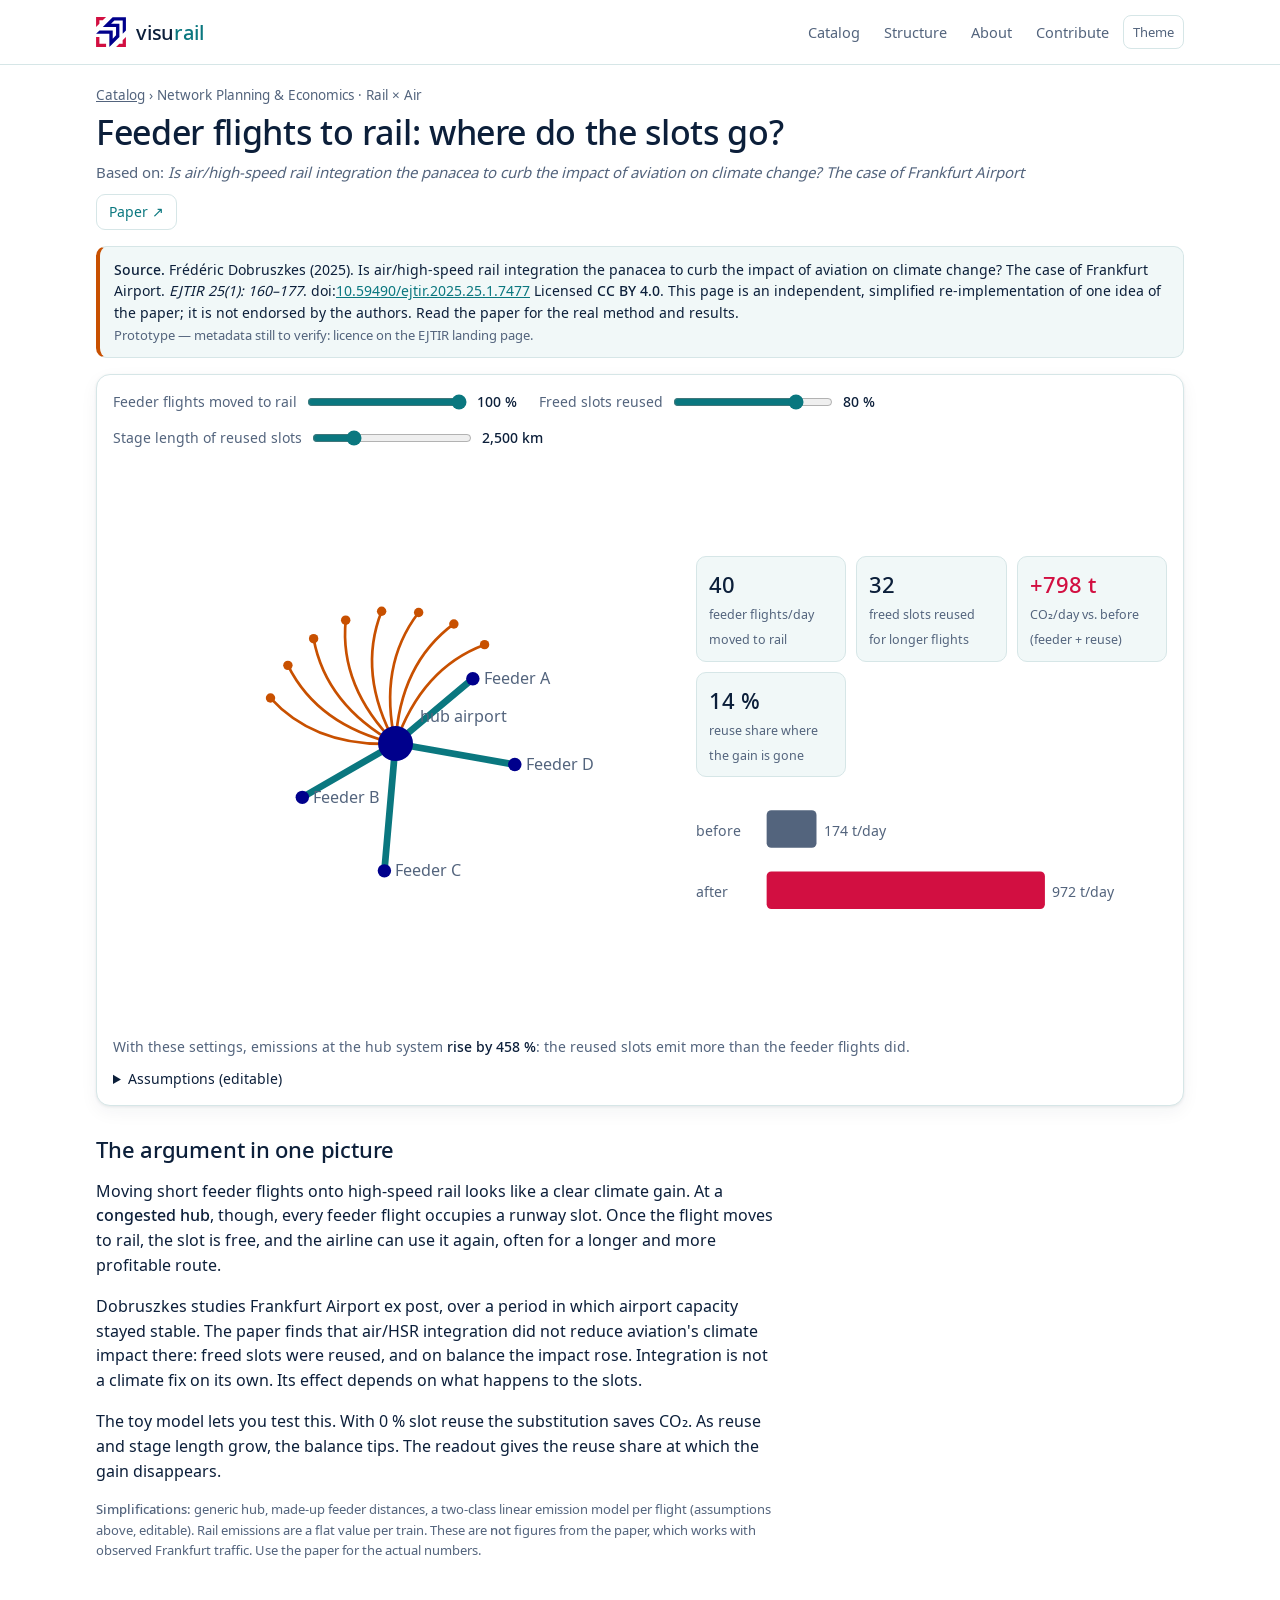
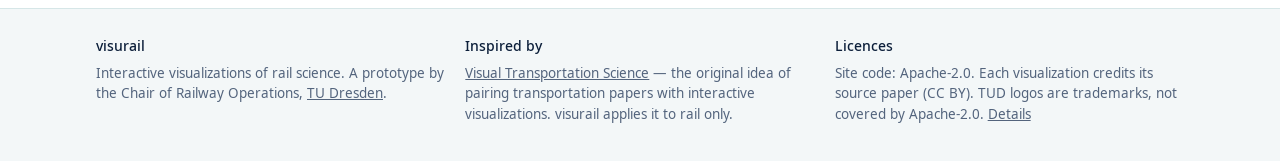
==== viz/air-hsr-slot-reuse/index.html @ ce832174 "visurail prototype: rail-science visualization catalog Static site (no build step) pairing CC BY rai" ====
<!DOCTYPE html>
<html lang="en">
<head>
<meta charset="utf-8">
<meta name="viewport" content="width=device-width, initial-scale=1, viewport-fit=cover">
<meta name="color-scheme" content="light dark">
<title>Feeder flights to rail — visurail</title>
<link rel="icon" href="../../assets/brand/Bildmarke.svg" type="image/svg+xml">
<link rel="stylesheet" href="../../assets/css/visurail.css">
<style>
  .lbl{fill:var(--muted);font-size:12px}
  .hub{fill:var(--logo)}
  .rail{stroke:var(--accent);stroke-width:5;stroke-linecap:round}
  .feeder{stroke:var(--muted);stroke-width:2;stroke-dasharray:5 4}
  .long{stroke:var(--orange);stroke-width:2;fill:none}
  .two{display:grid;grid-template-columns:minmax(0,1.2fr) minmax(0,1fr);gap:18px;align-items:center}
  @media (max-width:760px){.two{grid-template-columns:1fr}}
  .delta.up{color:var(--red)} .delta.down{color:var(--accent)}
  details{margin-top:10px;font-size:14px}
  details label{display:flex;gap:8px;align-items:center;margin:6px 0;color:var(--muted)}
  details input{width:90px;border:1px solid var(--line);background:var(--card);color:var(--ink);border-radius:6px;padding:3px 6px;font:inherit}
</style>
</head>
<body data-root="../../" data-slug="air-hsr-slot-reuse">
<main class="wrap">
  <div class="vhead" id="vhead"></div>
  <div class="links" id="vlinks"></div>
  <div id="vcite"></div>

  <div class="panel">
    <div class="controls">
      <label>Feeder flights moved to rail <input type="range" id="sub" min="0" max="100" value="100"> <output id="subO"></output></label>
      <label>Freed slots reused <input type="range" id="reuse" min="0" max="100" value="80"> <output id="reuseO"></output></label>
      <label>Stage length of reused slots <input type="range" id="len" min="500" max="9000" step="100" value="2500"> <output id="lenO"></output></label>
    </div>
    <div class="two">
      <div class="viz" id="map"></div>
      <div>
        <div class="kv" id="kv"></div>
        <div class="viz" id="bar" style="margin-top:12px"></div>
      </div>
    </div>
    <div class="readout" id="readout"></div>
    <details>
      <summary>Assumptions (editable)</summary>
      <label>Feeder flights / day <input type="number" id="nF" value="40" min="0" max="400"></label>
      <label>CO₂ per flight, landing + take-off (t) <input type="number" id="lto" value="2.5" step="0.1" min="0"></label>
      <label>CO₂ per km, narrow-body (t) <input type="number" id="nb" value="0.011" step="0.001" min="0"></label>
      <label>CO₂ per km, wide-body above 3,000 km (t) <input type="number" id="wb" value="0.025" step="0.001" min="0"></label>
      <label>CO₂ per replacement train (t) <input type="number" id="rail" value="0.3" step="0.1" min="0"></label>
    </details>
  </div>

  <div class="prose">
    <h2>The argument in one picture</h2>
    <p>Moving short feeder flights onto high-speed rail looks like a clear climate gain. At a <b>congested hub</b>, though, every
      feeder flight occupies a runway slot. Once the flight moves to rail, the slot is free, and the airline can use it again,
      often for a longer and more profitable route.</p>
    <p>Dobruszkes studies Frankfurt Airport ex post, over a period in which airport capacity stayed stable. The paper finds that
      air/HSR integration did not reduce aviation's climate impact there: freed slots were reused, and on balance the impact rose.
      Integration is not a climate fix on its own. Its effect depends on what happens to the slots.</p>
    <p>The toy model lets you test this. With 0 % slot reuse the substitution saves CO₂. As reuse and stage length grow,
      the balance tips. The readout gives the reuse share at which the gain disappears.</p>
    <p class="note"><b>Simplifications:</b> generic hub, made-up feeder distances, a two-class linear emission model per flight
      (assumptions above, editable). Rail emissions are a flat value per train. These are <b>not</b> figures from the paper,
      which works with observed Frankfurt traffic. Use the paper for the actual numbers.</p>
  </div>
</main>

<script src="../../assets/js/site.js"></script>
<script src="../../assets/js/taxonomy.js"></script>
<script src="../../assets/js/entries.js"></script>
<script src="../../assets/js/vizpage.js"></script>
<script>
(function () {
  const { svg, css } = window.VR;
  const $ = (id) => document.getElementById(id);
  // made-up feeder routes from a generic hub (distance km, share of feeder flights, bearing deg)
  const FEED = [
    { n: "Feeder A", km: 150, share: 0.3, deg: 320 },
    { n: "Feeder B", km: 160, share: 0.25, deg: 150 },
    { n: "Feeder C", km: 190, share: 0.25, deg: 95 },
    { n: "Feeder D", km: 180, share: 0.2, deg: 10 },
  ];
  const num = (id) => Math.max(0, +$(id).value || 0);

  function model() {
    const nF = num("nF"), sub = num("sub") / 100, reuse = num("reuse") / 100, len = num("len");
    const lto = num("lto"), nb = num("nb"), wb = num("wb"), rail = num("rail");
    const co2Flight = (km) => lto + km * (km > 3000 ? wb : nb);
    const before = FEED.reduce((s, f) => s + nF * f.share * co2Flight(f.km), 0);
    const moved = nF * sub;
    const removed = FEED.reduce((s, f) => s + nF * f.share * sub * co2Flight(f.km), 0);
    const reused = moved * reuse;
    const added = reused * co2Flight(len) + moved * rail;
    const after = before - removed + added;
    // reuse share at which the change is zero
    const perReuse = moved * co2Flight(len);
    const breakEven = perReuse > 0 ? (removed - moved * rail) / perReuse : Infinity;
    return { before, after, removed, added, moved, reused, breakEven, len };
  }

  const mapSvg = svg("svg", { viewBox: "0 0 420 420", role: "img", "aria-label": "Hub with feeder and long-haul routes" }, $("map"));
  const barSvg = svg("svg", { viewBox: "0 0 400 130", role: "img", "aria-label": "CO2 before and after" }, $("bar"));

  function draw() {
    $("subO").textContent = $("sub").value + " %";
    $("reuseO").textContent = $("reuse").value + " %";
    $("lenO").textContent = (+$("len").value).toLocaleString("en") + " km";
    const m = model(), sub = num("sub") / 100;
    const C = 210;
    mapSvg.innerHTML = "";
    // long-haul arcs for reused slots (up to 10 drawn)
    const nArc = Math.min(10, Math.round(m.reused / Math.max(1, num("nF")) * 10));
    const r = 60 + Math.min(1, m.len / 9000) * 140;
    for (let i = 0; i < nArc; i++) {
      const a = ((200 + i * 16) * Math.PI) / 180;
      const ex = C + Math.cos(a) * r, ey = C + Math.sin(a) * r;
      svg("path", { d: `M${C},${C} Q${C + Math.cos(a - 0.4) * r * 0.6},${C + Math.sin(a - 0.4) * r * 0.6} ${ex},${ey}`, class: "long" }, mapSvg);
      svg("circle", { cx: ex, cy: ey, r: 3.5, fill: css("--orange") }, mapSvg);
    }
    FEED.forEach((f) => {
      const a = (f.deg * Math.PI) / 180, d = f.km * 0.5;
      const ex = C + Math.cos(a) * d, ey = C + Math.sin(a) * d;
      if (sub > 0) svg("line", { x1: C, y1: C, x2: ex, y2: ey, class: "rail", opacity: 0.25 + 0.75 * sub }, mapSvg);
      if (sub < 1) svg("line", { x1: C, y1: C, x2: ex, y2: ey, class: "feeder", opacity: 1 - sub }, mapSvg);
      svg("circle", { cx: ex, cy: ey, r: 5, fill: css("--logo") }, mapSvg);
      svg("text", { x: ex + 8, y: ey + 4, class: "lbl" }, mapSvg).textContent = f.n;
    });
    svg("circle", { cx: C, cy: C, r: 13, class: "hub" }, mapSvg);
    svg("text", { x: C + 18, y: C - 16, class: "lbl" }, mapSvg).textContent = "hub airport";

    const delta = m.after - m.before, pct = m.before ? (delta / m.before) * 100 : 0;
    $("kv").innerHTML =
      `<div><b>${Math.round(m.moved)}</b><span>feeder flights/day moved to rail</span></div>` +
      `<div><b>${Math.round(m.reused)}</b><span>freed slots reused for longer flights</span></div>` +
      `<div><b class="delta ${delta > 0 ? "up" : "down"}">${delta > 0 ? "+" : ""}${delta.toFixed(0)} t</b><span>CO₂/day vs. before (feeder + reuse)</span></div>` +
      `<div><b>${isFinite(m.breakEven) ? Math.max(0, Math.min(100, m.breakEven * 100)).toFixed(0) + " %" : "–"}</b><span>reuse share where the gain is gone</span></div>`;

    barSvg.innerHTML = "";
    const mx = Math.max(m.before, m.after, 1) * 1.1, W = 260;
    [["before", m.before, css("--muted")], ["after", m.after, delta > 0 ? css("--red") : css("--accent")]].forEach(([t, v, c], i) => {
      const y = 18 + i * 52;
      svg("text", { x: 0, y: y + 22, class: "lbl" }, barSvg).textContent = t;
      svg("rect", { x: 60, y, width: (v / mx) * W, height: 32, rx: 4, fill: c }, barSvg);
      svg("text", { x: 66 + (v / mx) * W, y: y + 22, class: "lbl" }, barSvg).textContent = v.toFixed(0) + " t/day";
    });
    $("readout").innerHTML = delta > 0
      ? `With these settings, emissions at the hub system <b>rise by ${pct.toFixed(0)} %</b>: the reused slots emit more than the feeder flights did.`
      : `With these settings, emissions <b>fall by ${(-pct).toFixed(0)} %</b>. Increase slot reuse or stage length to see where the gain disappears.`;
  }

  ["sub", "reuse", "len", "nF", "lto", "nb", "wb", "rail"].forEach((id) => $(id).addEventListener("input", draw));
  document.addEventListener("visurail:theme", draw);
  window.matchMedia("(prefers-color-scheme: dark)").addEventListener("change", draw);
  draw();
})();
</script>
</body>
</html>
---- assets/css/visurail.css ----
/* =========================================================================
   visurail — design system
   Corporate design: TU Dresden, Chair of Railway Operations (CRO).
   Source of truth for colours/fonts: github.com/joernmht/tud_cro_chaircd
     Türkis 1 #0A777F (main) · Brillantblau #00008C (logo) · Rot 1 #D20F41
     Orange 1 #C85000 (accent, the "10 %") · Gelb 1 #FFC700 (diagrams only)
     Dunkelblau #001450 (dark field)
   60/30/10: white field · türkis · orange accent. Font: Noto Sans (self-hosted).
   Every colour is a variable; dark mode only redefines variables.
   ========================================================================= */

@font-face{font-family:"Noto Sans";font-style:normal;font-weight:400;font-display:swap;
  src:url("../fonts/NotoSans-Regular.subset.woff2") format("woff2")}
@font-face{font-family:"Noto Sans";font-style:normal;font-weight:500 700;font-display:swap;
  src:url("../fonts/NotoSans-Medium.subset.woff2") format("woff2")}

:root{
  --bg:#ffffff; --bg2:#f3f7f8; --card:#ffffff; --card2:#f1f8f8;
  --ink:#0c1f3a; --muted:#53647d; --line:#d6e6e7; --track:#e6f0f0;
  --accent:#0A777F;          /* Türkis 1 */
  --accent-ink:#ffffff;
  --logo:#00008C;            /* Brillantblau */
  --red:#D20F41;             /* Rot 1 */
  --orange:#C85000;          /* Orange 1 — the 10 % accent */
  --yellow:#FFC700;          /* Gelb 1 — diagrams only */
  --navy:#001450;            /* Dunkelblau */
  --hero1:#0A777F; --hero2:#06555b;
  --shadow:0 1px 3px rgba(12,40,50,.08),0 6px 18px rgba(12,40,50,.05);
  --radius:14px;
  --maxw:1120px;
  color-scheme:light;
}
@media (prefers-color-scheme: dark){
  :root:not([data-theme="light"]){
    --bg:#00103a; --bg2:#001450; --card:#0c2766; --card2:#10307c;
    --ink:#eaf1ff; --muted:#a6b8da; --line:#2a4a92; --track:#001a55;
    --accent:#36b8bf; --accent-ink:#001450; --logo:#ffffff;
    --red:#ff667e; --orange:#f0922e; --yellow:#FFC700; --navy:#000a2e;
    --hero1:#001a55; --hero2:#00103a;
    --shadow:0 1px 3px rgba(0,0,0,.4);
    color-scheme:dark;
  }
}
:root[data-theme="dark"]{
  --bg:#00103a; --bg2:#001450; --card:#0c2766; --card2:#10307c;
  --ink:#eaf1ff; --muted:#a6b8da; --line:#2a4a92; --track:#001a55;
  --accent:#36b8bf; --accent-ink:#001450; --logo:#ffffff;
  --red:#ff667e; --orange:#f0922e; --yellow:#FFC700; --navy:#000a2e;
  --hero1:#001a55; --hero2:#00103a;
  --shadow:0 1px 3px rgba(0,0,0,.4);
  color-scheme:dark;
}

*{box-sizing:border-box}
html,body{margin:0;padding:0}
body{background:var(--bg);color:var(--ink);
  font:16px/1.55 "Noto Sans",-apple-system,BlinkMacSystemFont,"Segoe UI",Roboto,Helvetica,Arial,sans-serif;
  -webkit-font-smoothing:antialiased;overflow-x:hidden}
a{color:var(--accent)}
img,svg{max-width:100%}
.wrap{max-width:var(--maxw);margin:0 auto;padding:0 16px}
h1,h2,h3{font-weight:500;line-height:1.2;letter-spacing:-.01em}
code{background:var(--card2);border:1px solid var(--line);border-radius:6px;padding:1px 5px;font-size:.88em}

/* ---- top bar ---------------------------------------------------------- */
.topbar{border-bottom:1px solid var(--line);background:var(--bg)}
.topbar .wrap{display:flex;align-items:center;gap:16px;min-height:64px;flex-wrap:wrap}
.brand{display:flex;align-items:center;gap:10px;text-decoration:none;color:var(--ink)}
.brand .mark{width:30px;height:30px}
.brand .name{font-weight:500;font-size:20px;letter-spacing:-.01em}
.brand .name b{color:var(--accent);font-weight:500}
.nav{display:flex;gap:4px;margin-left:auto;flex-wrap:wrap}
.nav a{text-decoration:none;color:var(--muted);padding:6px 10px;border-radius:8px;font-size:14.5px}
.nav a:hover,.nav a[aria-current="page"]{color:var(--ink);background:var(--card2)}
.themebtn{border:1px solid var(--line);background:var(--card);color:var(--muted);border-radius:8px;
  padding:5px 9px;font:inherit;font-size:13px;cursor:pointer}

/* logo fills follow theme */
.chairlogo svg{height:34px;width:auto;display:block}
.chairlogo svg text,.chairlogo svg path,.mark path{fill:var(--logo)}
.mark path[fill="#C00000"],.chairlogo svg path[fill="#C00000"]{fill:var(--red)}

/* ---- hero ------------------------------------------------------------- */
.hero{background:linear-gradient(135deg,var(--hero1),var(--hero2));color:#fff;padding:44px 0 40px}
.hero .eyebrow{font-size:12.5px;letter-spacing:.14em;text-transform:uppercase;opacity:.85;font-weight:500}
.hero h1{font-size:clamp(28px,5vw,44px);margin:8px 0 10px;max-width:22ch}
.hero p{max-width:62ch;margin:0;opacity:.92;font-size:17px}
.hero .credit{margin-top:16px;font-size:13.5px;opacity:.85}
.hero .credit a{color:#fff}
.hero .stats{display:flex;gap:26px;margin-top:22px;flex-wrap:wrap}
.hero .stats div{font-size:13px;opacity:.9}
.hero .stats b{display:block;font-size:26px;font-weight:500;opacity:1}

/* ---- section headings --------------------------------------------------- */
.sec{padding:32px 0 8px}
.sec h2{font-size:24px;margin:0 0 4px}
.sec .lead{color:var(--muted);margin:0 0 18px;max-width:70ch}

/* ---- taxonomy: domain tiles + interface tiles --------------------------- */
.tiles{display:grid;grid-template-columns:repeat(auto-fill,minmax(200px,1fr));gap:12px}
.tile{all:unset;box-sizing:border-box;cursor:pointer;background:var(--card);border:1px solid var(--line);
  border-radius:var(--radius);padding:14px 14px 12px;box-shadow:var(--shadow);border-top:4px solid var(--accent);
  display:flex;flex-direction:column;gap:4px;min-height:112px;transition:transform .12s ease}
.tile:hover{transform:translateY(-2px)}
.tile:focus-visible{outline:3px solid var(--orange);outline-offset:2px}
.tile[aria-pressed="true"]{background:var(--accent);color:var(--accent-ink);border-color:var(--accent)}
.tile[aria-pressed="true"] .td,.tile[aria-pressed="true"] .tn{color:var(--accent-ink);opacity:.9}
.tile .tt{font-weight:500;font-size:16px}
.tile .td{font-size:12.5px;color:var(--muted);line-height:1.4}
.tile .tn{font-size:12px;color:var(--accent);margin-top:auto;font-weight:500}
.tile.empty{opacity:.62}
.tile.iface{border-top-color:var(--navy)}
:root[data-theme="dark"] .tile.iface{border-top-color:var(--orange)}
@media (prefers-color-scheme: dark){:root:not([data-theme="light"]) .tile.iface{border-top-color:var(--orange)}}
.tile .ic{display:flex;align-items:center;gap:8px;height:28px}
.tile .ic img{height:24px;width:auto}
.tile .ic .x{font-size:15px;color:var(--muted)}

/* dark mode: brand line icons go white */
@media (prefers-color-scheme: dark){:root:not([data-theme="light"]) img.bicon{filter:brightness(0) invert(1)}}
:root[data-theme="dark"] img.bicon{filter:brightness(0) invert(1)}
.tile[aria-pressed="true"] img.bicon{filter:brightness(0) invert(1)}

/* ---- filter bar --------------------------------------------------------- */
.filters{display:flex;gap:10px;flex-wrap:wrap;align-items:center;margin:6px 0 16px}
.filters input[type=search]{flex:1 1 240px;min-width:0;border:1px solid var(--line);background:var(--card);color:var(--ink);
  border-radius:10px;padding:9px 12px;font:inherit;font-size:15px}
.filters select{border:1px solid var(--line);background:var(--card);color:var(--ink);border-radius:10px;padding:9px 10px;font:inherit;font-size:14px;max-width:100%}
.active-filter{font-size:13.5px;color:var(--muted)}
.active-filter button{border:0;background:none;color:var(--accent);cursor:pointer;font:inherit;text-decoration:underline}

/* ---- entry cards -------------------------------------------------------- */
.grid{display:grid;grid-template-columns:repeat(auto-fill,minmax(300px,1fr));gap:16px}
.entry{display:flex;flex-direction:column;background:var(--card);border:1px solid var(--line);border-radius:var(--radius);
  box-shadow:var(--shadow);overflow:hidden;text-decoration:none;color:var(--ink);transition:transform .12s ease}
.entry:hover{transform:translateY(-2px)}
.entry:focus-visible{outline:3px solid var(--orange);outline-offset:2px}
.entry .thumb{aspect-ratio:16/9;background:var(--card2);border-bottom:1px solid var(--line);display:block}
.entry .thumb svg{width:100%;height:100%;display:block}
.entry .body{padding:14px 16px 16px;display:flex;flex-direction:column;gap:6px;flex:1}
.entry .et{font-weight:500;font-size:17px;line-height:1.3}
.entry .ea{font-size:13px;color:var(--muted)}
.entry .es{font-size:14px;color:var(--ink);opacity:.9}
.chips{display:flex;gap:6px;flex-wrap:wrap;margin-top:auto;padding-top:6px}
.chip{font-size:11.5px;padding:2px 8px;border-radius:999px;border:1px solid var(--line);color:var(--muted);background:var(--card2);white-space:nowrap}
.chip.dom{color:var(--accent);border-color:color-mix(in srgb,var(--accent) 40%,transparent);background:color-mix(in srgb,var(--accent) 10%,transparent)}
.chip.ifc{color:var(--orange);border-color:color-mix(in srgb,var(--orange) 40%,transparent);background:color-mix(in srgb,var(--orange) 10%,transparent)}
.chip.lic{font-weight:500}
.empty-msg{color:var(--muted);padding:24px;border:1px dashed var(--line);border-radius:var(--radius);text-align:center}

/* ---- prose pages / viz pages -------------------------------------------- */
.prose{max-width:76ch}
.prose h2{font-size:22px;margin:30px 0 8px}
.prose h3{font-size:18px;margin:22px 0 6px}
.crumbs{font-size:13.5px;color:var(--muted);margin:20px 0 4px}
.crumbs a{color:var(--muted)}
.vhead h1{font-size:clamp(24px,4vw,34px);margin:6px 0 8px}
.vhead .authors{color:var(--muted);font-size:15px}
.cite{background:var(--card2);border:1px solid var(--line);border-left:4px solid var(--orange);border-radius:10px;
  padding:12px 14px;font-size:14px;margin:16px 0;overflow-wrap:anywhere}
.cite b{font-weight:500}
.panel{background:var(--card);border:1px solid var(--line);border-radius:var(--radius);box-shadow:var(--shadow);padding:16px;margin:16px 0}
.controls{display:flex;flex-wrap:wrap;gap:14px 22px;align-items:center;margin-bottom:12px;font-size:14px}
.controls label{display:flex;align-items:center;gap:8px;color:var(--muted)}
.controls input[type=range]{accent-color:var(--accent);width:160px;max-width:40vw}
.controls output{color:var(--ink);font-weight:500;min-width:3ch;display:inline-block}
.btn{border:1px solid var(--accent);background:var(--accent);color:var(--accent-ink);border-radius:9px;padding:7px 13px;font:inherit;font-size:14px;cursor:pointer}
.btn.ghost{background:transparent;color:var(--accent)}
.viz svg{display:block;width:100%;height:auto}
.viz .axis text{fill:var(--muted);font-size:11px}
.viz .axis line,.viz .axis path{stroke:var(--line)}
.readout{font-size:14px;color:var(--muted);margin-top:10px}
.readout b{color:var(--ink);font-weight:500}
.kv{display:grid;grid-template-columns:repeat(auto-fill,minmax(150px,1fr));gap:10px;margin-top:12px}
.kv div{background:var(--card2);border:1px solid var(--line);border-radius:10px;padding:10px 12px}
.kv b{display:block;font-size:22px;font-weight:500}
.kv span{font-size:12.5px;color:var(--muted)}
.note{font-size:13px;color:var(--muted)}
.links{display:flex;gap:10px;flex-wrap:wrap;margin:10px 0}
.links a{text-decoration:none;border:1px solid var(--line);border-radius:9px;padding:6px 12px;font-size:14px;background:var(--card)}

/* ---- footer ------------------------------------------------------------- */
footer.site{margin-top:48px;border-top:1px solid var(--line);background:var(--bg2);padding:26px 0 36px;font-size:13.5px;color:var(--muted)}
footer.site .cols{display:grid;grid-template-columns:repeat(auto-fit,minmax(220px,1fr));gap:20px}
footer.site h4{margin:0 0 6px;color:var(--ink);font-weight:500;font-size:14px}
footer.site a{color:var(--muted)}

@media (max-width:560px){
  .brand .name{font-size:18px}
  .nav{margin-left:0;width:100%}
  .hero{padding:30px 0 28px}
  .grid{grid-template-columns:1fr}
}
@media (prefers-reduced-motion: reduce){*{transition:none !important;animation:none !important}}
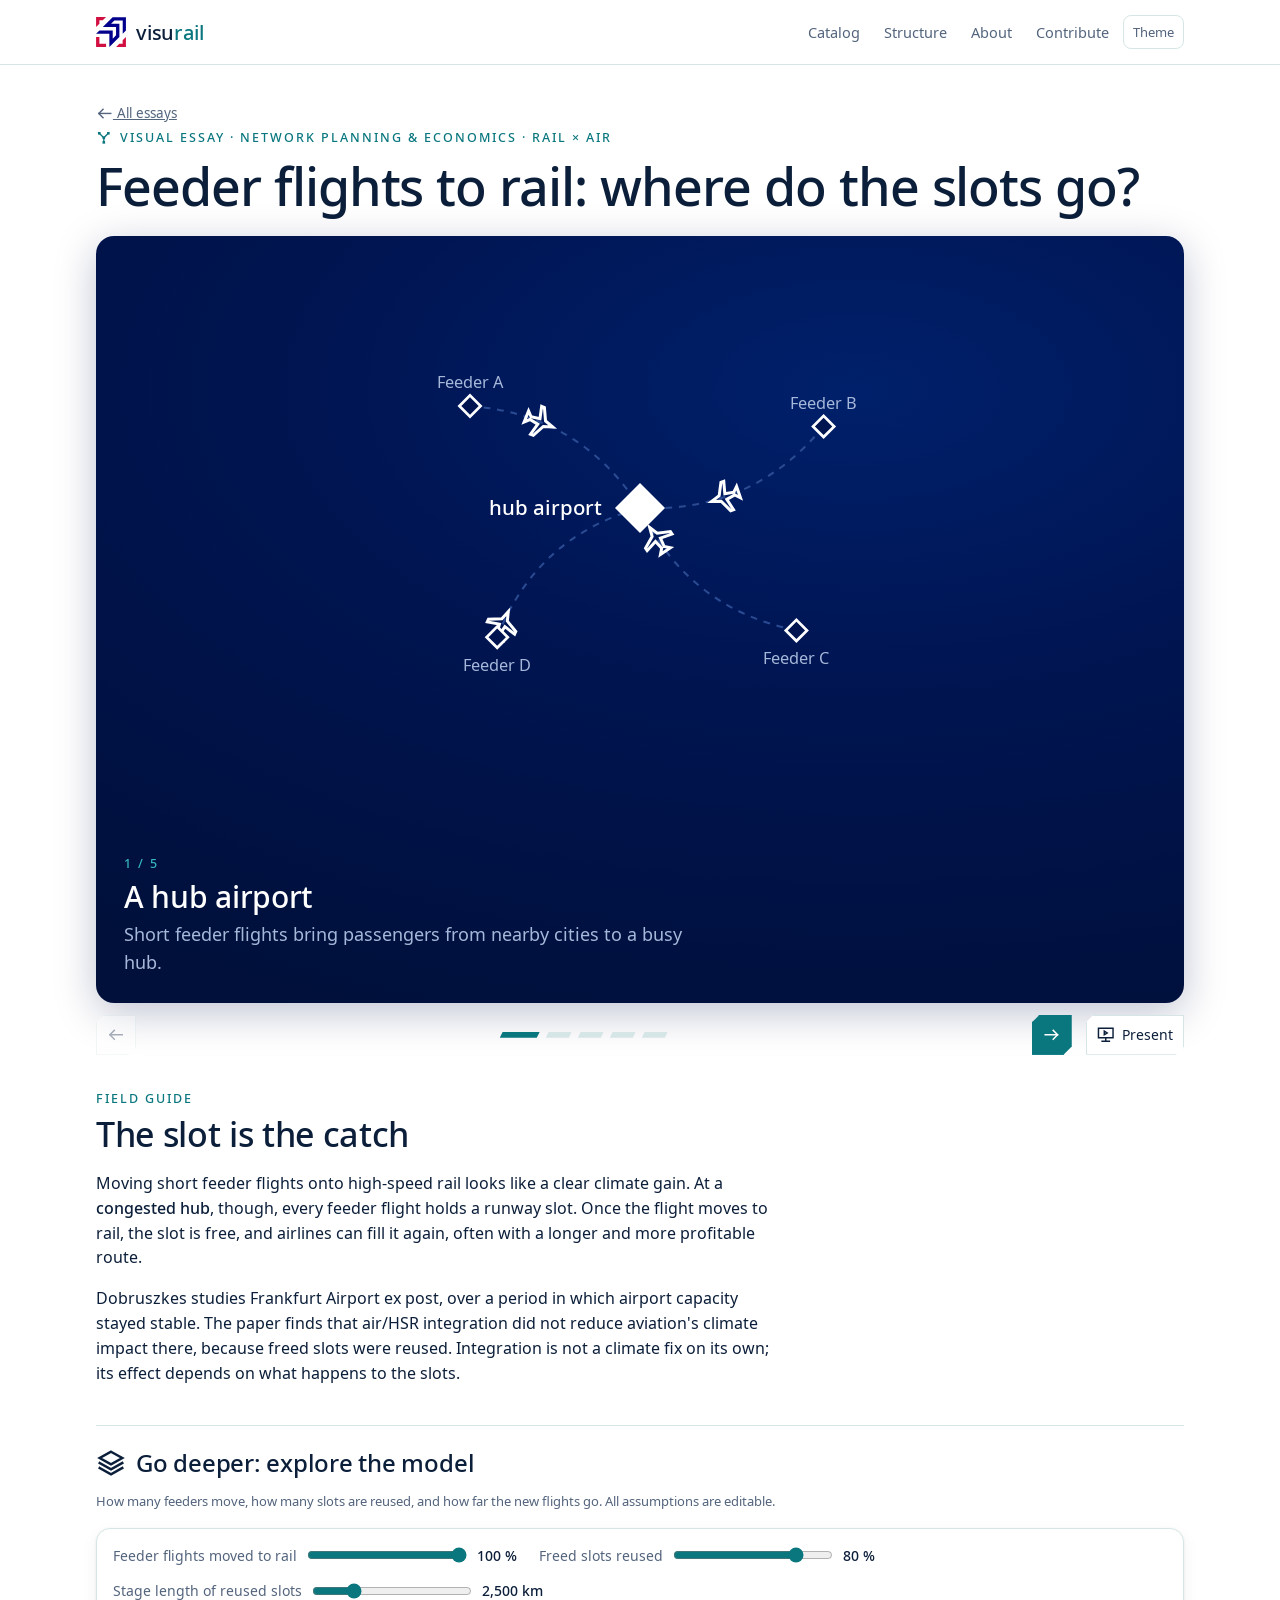
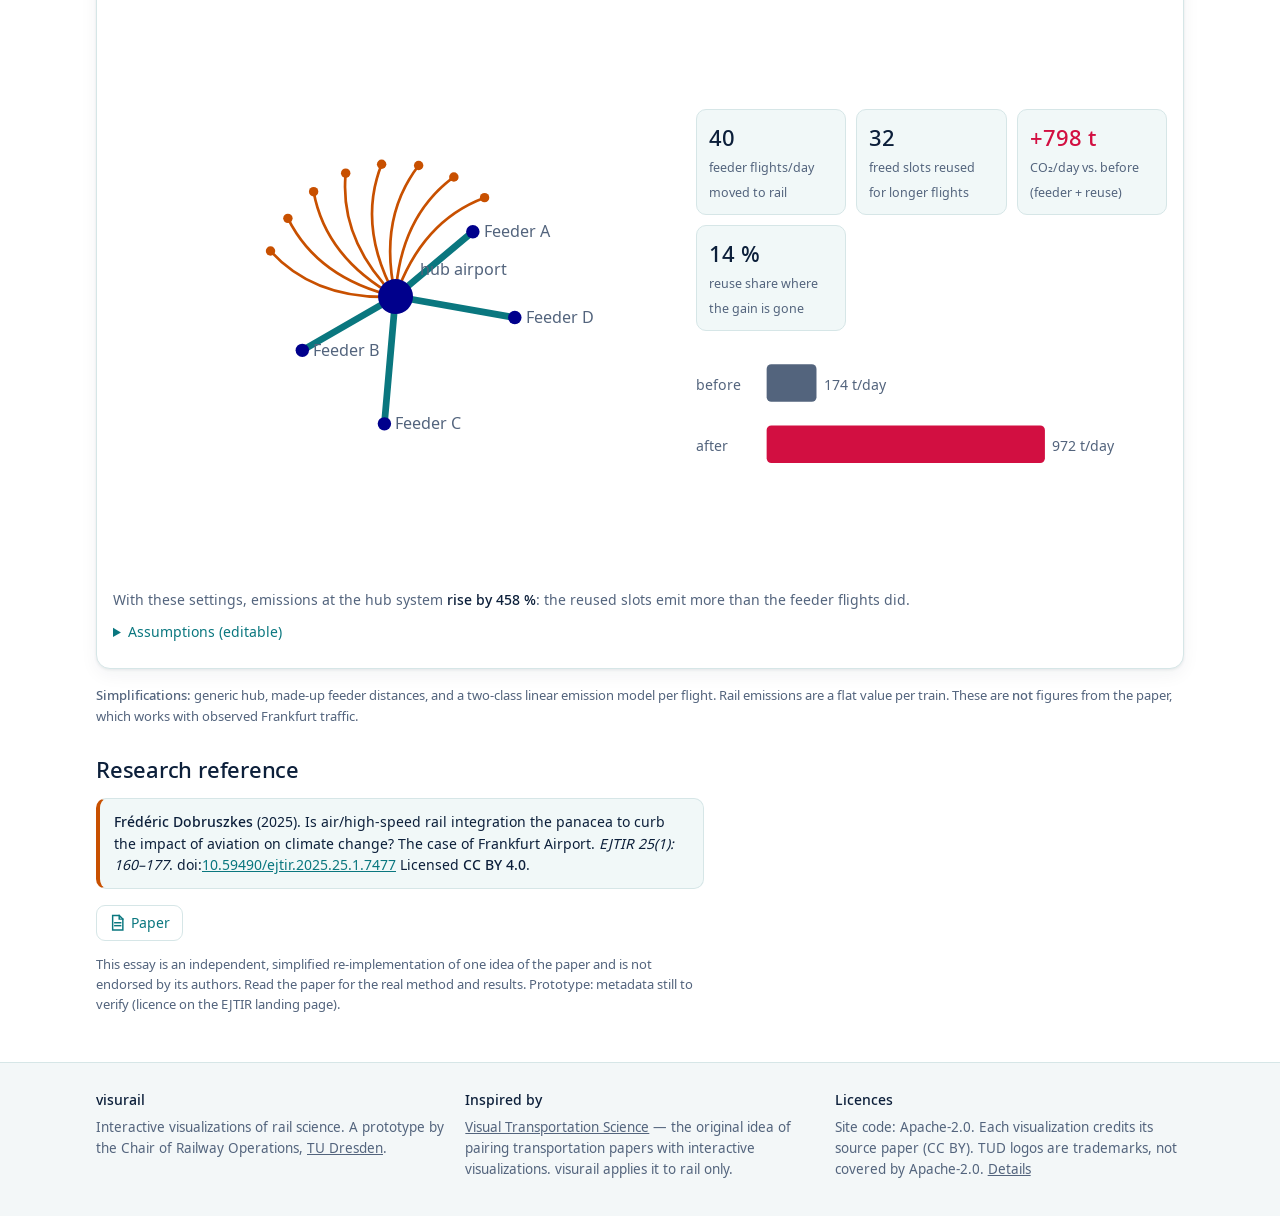
==== commit 1831302d: "Visual essays: simple first picture, step-by-step, doubles as slides - essay.js: steps on one 16:9 s" ====
--- a/viz/air-hsr-slot-reuse/index.html
+++ b/viz/air-hsr-slot-reuse/index.html
@@ -23,10 +23,23 @@
 </head>
 <body data-root="../../" data-slug="air-hsr-slot-reuse">
 <main class="wrap">
-  <div class="vhead" id="vhead"></div>
-  <div class="links" id="vlinks"></div>
-  <div id="vcite"></div>
-
+  <div id="vhead"></div>
+  <div id="essay"></div>
+
+  <section class="prose">
+    <div class="kicker-s">Field guide</div>
+    <h2>The slot is the catch</h2>
+    <p>Moving short feeder flights onto high-speed rail looks like a clear climate gain. At a <b>congested hub</b>, though, every
+      feeder flight holds a runway slot. Once the flight moves to rail, the slot is free, and airlines can fill it again, often with a
+      longer and more profitable route.</p>
+    <p>Dobruszkes studies Frankfurt Airport ex post, over a period in which airport capacity stayed stable. The paper finds that
+      air/HSR integration did not reduce aviation's climate impact there, because freed slots were reused. Integration is not a
+      climate fix on its own; its effect depends on what happens to the slots.</p>
+  </section>
+
+  <section class="deeper">
+    <h2><i data-icon="layers"></i> Go deeper: explore the model</h2>
+    <p class="note">How many feeders move, how many slots are reused, and how far the new flights go. All assumptions are editable.</p>
   <div class="panel">
     <div class="controls">
       <label>Feeder flights moved to rail <input type="range" id="sub" min="0" max="100" value="100"> <output id="subO"></output></label>
@@ -51,26 +64,19 @@
     </details>
   </div>
 
-  <div class="prose">
-    <h2>The argument in one picture</h2>
-    <p>Moving short feeder flights onto high-speed rail looks like a clear climate gain. At a <b>congested hub</b>, though, every
-      feeder flight occupies a runway slot. Once the flight moves to rail, the slot is free, and the airline can use it again,
-      often for a longer and more profitable route.</p>
-    <p>Dobruszkes studies Frankfurt Airport ex post, over a period in which airport capacity stayed stable. The paper finds that
-      air/HSR integration did not reduce aviation's climate impact there: freed slots were reused, and on balance the impact rose.
-      Integration is not a climate fix on its own. Its effect depends on what happens to the slots.</p>
-    <p>The toy model lets you test this. With 0 % slot reuse the substitution saves CO₂. As reuse and stage length grow,
-      the balance tips. The readout gives the reuse share at which the gain disappears.</p>
-    <p class="note"><b>Simplifications:</b> generic hub, made-up feeder distances, a two-class linear emission model per flight
-      (assumptions above, editable). Rail emissions are a flat value per train. These are <b>not</b> figures from the paper,
-      which works with observed Frankfurt traffic. Use the paper for the actual numbers.</p>
-  </div>
+    <p class="note"><b>Simplifications:</b> generic hub, made-up feeder distances, and a two-class linear emission model per flight.
+      Rail emissions are a flat value per train. These are <b>not</b> figures from the paper, which works with observed Frankfurt traffic.</p>
+  </section>
+
+  <section class="refs prose" id="vcite"></section>
 </main>
 
+<script src="../../assets/js/cro-icons.js"></script>
 <script src="../../assets/js/site.js"></script>
 <script src="../../assets/js/taxonomy.js"></script>
 <script src="../../assets/js/entries.js"></script>
 <script src="../../assets/js/vizpage.js"></script>
+<script src="../../assets/js/essay.js"></script>
 <script>
 (function () {
   const { svg, css } = window.VR;
@@ -156,5 +162,76 @@
   draw();
 })();
 </script>
+<script>
+/* ---- visual essay (toy numbers: 40 feeders of ~170 km, 80 % of slots reused at 1,200 km) ---- */
+(function () {
+  const { svg, text, mover } = window.VR;
+  const HX = 800, HY = 400;
+  const FEED = [[-250, -150, "Feeder A"], [270, -120, "Feeder B"], [230, 180, "Feeder C"], [-210, 190, "Feeder D"]];
+  const LONG = [[-650, -300], [-680, -40], [-560, 280], [620, -320], [690, -60], [600, 300], [-200, -360], [180, -370]];
+  const plane = (parent, d, dur, begin = 0) => {
+    const g = svg("g", {}, parent);
+    const inner = svg("g", { transform: "rotate(90) scale(2.2) translate(-12 -12)", style: "color:#fff" }, g);
+    inner.innerHTML = window.CRO_ICONS.plane;
+    svg("animateMotion", { path: d, dur: dur + "s", begin: begin + "s", repeatCount: "indefinite", rotate: "auto" }, g);
+  };
+  function hub(st) {
+    svg("rect", { x: HX - 26, y: HY - 26, width: 52, height: 52, fill: "#fff", transform: `rotate(45 ${HX} ${HY})` }, st);
+    text(st, HX - 56, HY + 10, "hub airport", { class: "lbl big", "text-anchor": "end" });
+  }
+  function cities(st) {
+    FEED.forEach(([dx, dy, n]) => {
+      svg("rect", { x: HX + dx - 11, y: HY + dy - 11, width: 22, height: 22, class: "stn", transform: `rotate(45 ${HX + dx} ${HY + dy})` }, st);
+      text(st, HX + dx, HY + dy + (dy > 0 ? 50 : -26), n, { class: "lbl", "text-anchor": "middle" });
+    });
+  }
+  const arc = (dx, dy, k = 0.25) => `M${HX + dx} ${HY + dy} Q${HX + dx / 2 - dy * k} ${HY + dy / 2 + dx * k} ${HX} ${HY}`;
+  const out = (dx, dy, k = 0.18) => `M${HX} ${HY} Q${HX + dx / 2 - dy * k} ${HY + dy / 2 + dx * k} ${HX + dx} ${HY + dy}`;
+  function rail(st, api, from) {
+    const g = svg("g", { class: api.enter(from) }, st);
+    FEED.forEach(([dx, dy], i) => {
+      const d = `M${HX + dx} ${HY + dy} L${HX} ${HY}`;
+      svg("path", { d, stroke: "var(--st-acc)", "stroke-width": 10, fill: "none" }, g);
+      mover(g, d + ` L${HX + dx} ${HY + dy}`, { dur: 6, begin: -i * 1.4, color: "#fff", w: 40, h: 14 });
+    });
+  }
+  function slots(st, n, api, from) {
+    const g = svg("g", { class: api.enter(from) }, st);
+    for (let i = 0; i < n; i++) svg("rect", { x: HX + 120 + (i % 4) * 34, y: HY - 22 + Math.floor(i / 4) * 34, width: 26, height: 26, fill: "var(--st-org)" }, g);
+    text(g, HX + 120, HY + 80, "freed runway slots", { class: "lbl" });
+  }
+  const before = 176, after = 514;
+  const steps = [
+    { title: "A hub airport", text: "Short feeder flights bring passengers from nearby cities to a busy hub.",
+      draw(st) {
+        FEED.forEach(([dx, dy], i) => { svg("path", { d: arc(dx, dy), stroke: "var(--st-line)", "stroke-width": 3, fill: "none", "stroke-dasharray": "10 10" }, st); plane(st, arc(dx, dy), 5, -i * 1.2); });
+        cities(st); hub(st);
+      } },
+    { title: "Move the feeders to rail", text: "High-speed rail takes over the short trips. The feeder flights disappear. Less CO₂?",
+      draw(st, api) { rail(st, api, 1); cities(st); hub(st); } },
+    { title: "Each flight leaves a slot", text: "Every feeder flight that moved to rail freed a <b>runway slot</b>. At a congested hub, a free slot is valuable.",
+      draw(st, api) { rail(st, api, -1); cities(st); hub(st); slots(st, 8, api, 2); } },
+    { title: "Slots don't stay empty", text: "Airlines fill the freed slots, and often with <b>longer flights</b>.",
+      draw(st, api) {
+        rail(st, api, -1); cities(st);
+        const g = svg("g", { class: api.enter(3) }, st);
+        LONG.forEach(([dx, dy], i) => { svg("path", { d: out(dx, dy), stroke: "var(--st-org)", "stroke-width": 3, fill: "none" }, g); plane(g, out(dx, dy), 7, -i * 0.9); });
+        hub(st);
+      } },
+    { title: "The balance can tip", text: "In this toy example the longer flights emit almost three times what the feeders did. Dobruszkes (2025) finds the same direction at Frankfurt: integration alone did not cut aviation's climate impact.",
+      draw(st, api) {
+        const g = svg("g", { class: api.enter(4) }, st), mx = 560, X = 420, w = (v) => (v / mx) * 900;
+        [["before", before, "var(--st-muted)"], ["after", after, "var(--st-org)"]].forEach(([t, v, c], i) => {
+          const y = 170 + i * 170;
+          text(g, X - 30, y + 70, t, { class: "lbl big", "text-anchor": "end" });
+          svg("path", { d: `M${X} ${y} H${X + w(v)} L${X + w(v) + 30} ${y + 50} L${X + w(v)} ${y + 100} H${X} Z`, fill: c }, g);
+          text(g, X + w(v) + 50, y + 62, `${v} t CO₂ / day`, { class: "lbl big" });
+        });
+        text(g, X, 520, "toy numbers: 40 feeder flights moved, 80 % of slots reused for 1,200 km flights", { class: "lbl" });
+      } },
+  ];
+  VR.essay({ mount: document.getElementById("essay"), steps });
+})();
+</script>
 </body>
 </html>
--- a/assets/css/visurail.css
+++ b/assets/css/visurail.css
@@ -192,3 +192,131 @@
   .grid{grid-template-columns:1fr}
 }
 @media (prefers-reduced-motion: reduce){*{transition:none !important;animation:none !important}}
+
+/* ======================================================================
+   Icons (CRO small set, currentColor)
+   ====================================================================== */
+svg.ic{width:1.25em;height:1.25em;display:inline-block;vertical-align:-.25em;flex:none}
+
+/* ======================================================================
+   Visual essay — one 16:9 stage, step by step; doubles as presentation.
+   The stage is always the dark TUD field (Dunkelblau), in both themes,
+   so a page and its projected slides look identical.
+   ====================================================================== */
+.essay{--st-bg:#001450;--st-bg2:#00103a;--st-ink:#ffffff;--st-muted:#a6b8da;--st-line:#2a4a92;
+  --st-acc:#36b8bf;--st-org:#f0922e;--st-red:#ff667e;--st-yel:#FFC700;--st-blue:#7aa2ff;
+  margin:18px 0 8px}
+.essay .stage-wrap{background:radial-gradient(120% 90% at 70% 20%,#00206b 0%,var(--st-bg) 45%,var(--st-bg2) 100%);
+  border-radius:18px;overflow:hidden;box-shadow:0 10px 40px rgba(0,20,80,.25);color:var(--st-ink);position:relative}
+.essay .stage{aspect-ratio:16/9;cursor:pointer}
+.essay .stage svg{display:block;width:100%;height:100%}
+.essay .stage text{fill:var(--st-ink);font-family:"Noto Sans",sans-serif}
+.essay .cap{padding:6px 28px 26px;max-width:72ch}
+.essay .kick{font-size:12.5px;letter-spacing:.16em;text-transform:uppercase;color:var(--st-acc);font-weight:500}
+.essay .ct{font-size:clamp(20px,2.6vw,30px);margin:6px 0 6px;color:#fff}
+.essay .cx{margin:0;color:var(--st-muted);font-size:clamp(15px,1.5vw,18px)}
+.essay .cx b{color:#fff;font-weight:500}
+.essay .ebar{display:flex;align-items:center;gap:10px;margin-top:12px}
+.essay .dots{display:flex;gap:6px;flex:1;justify-content:center}
+.essay .dots button{width:26px;height:6px;border:0;padding:0;border-radius:0;background:var(--line);cursor:pointer;
+  clip-path:polygon(3px 0,100% 0,calc(100% - 3px) 100%,0 100%)}
+.essay .dots button[aria-selected="true"]{background:var(--accent);width:40px}
+.ebtn{display:inline-flex;align-items:center;gap:8px;border:1px solid var(--line);background:var(--card);color:var(--ink);
+  height:40px;min-width:40px;justify-content:center;padding:0 10px;font:inherit;font-size:14px;cursor:pointer;
+  clip-path:polygon(8px 0,100% 0,100% calc(100% - 8px),calc(100% - 8px) 100%,0 100%,0 8px)}
+.ebtn:disabled{opacity:.35;cursor:default}
+.ebtn.next:not(:disabled){background:var(--accent);border-color:var(--accent);color:var(--accent-ink)}
+.ebtn.present{margin-left:4px}
+@media (max-width:560px){.ebtn.present span{display:none}.essay .cap{padding:4px 16px 18px}}
+
+/* stage marks */
+.essay .trk{stroke:var(--st-line);stroke-width:6;fill:none;stroke-linecap:square}
+.essay .trk.on{stroke:#5a7bc0}
+.essay .stn{fill:var(--st-bg);stroke:#fff;stroke-width:4}
+.essay .stn.hub{fill:#fff}
+.essay .lbl{fill:var(--st-muted) !important;font-size:24px}
+.essay .lbl.big{fill:#fff !important;font-size:30px;font-weight:500}
+.essay .edge{fill:none;stroke:var(--st-acc);stroke-linecap:round;opacity:.85}
+.essay .edge.org{stroke:var(--st-org)}
+.essay .enter{animation:enter .7s cubic-bezier(.2,.8,.2,1) both}
+.essay .draw{stroke-dasharray:var(--len,2000);stroke-dashoffset:var(--len,2000);animation:draw 1.2s ease-out forwards}
+@keyframes enter{from{opacity:0;transform:translateY(14px)}to{opacity:1;transform:none}}
+@keyframes draw{to{stroke-dashoffset:0}}
+
+/* presenting: stage fills the screen, caption overlays bottom-left */
+.essay.presenting{position:fixed;inset:0;z-index:100;margin:0;background:var(--st-bg2);display:flex;flex-direction:column;justify-content:center}
+.essay.presenting .stage-wrap{border-radius:0;box-shadow:none;height:100vh;display:flex;flex-direction:column;justify-content:center}
+.essay.presenting .stage{max-height:100vh;width:min(100vw,177.8vh);margin:0 auto}
+.essay.presenting .cap{position:absolute;left:4vw;bottom:5vh;max-width:46vw;padding:18px 22px;
+  background:rgba(0,16,58,.82);backdrop-filter:blur(6px);border-left:4px solid var(--st-org)}
+.essay.presenting .ct{font-size:clamp(24px,2.6vw,44px)}
+.essay.presenting .cx{font-size:clamp(16px,1.4vw,24px)}
+.essay.presenting .ebar{position:absolute;right:3vw;top:3vh;margin:0;opacity:.7}
+.essay.presenting .ebar:hover{opacity:1}
+.essay.presenting .kick{font-size:clamp(12px,1vw,16px)}
+.essay.presenting .dots{display:none}
+html.is-presenting{overflow:hidden}
+
+/* essay page frame */
+.ehead{padding:18px 0 0}
+.ehead .kicker{display:flex;align-items:center;gap:8px;font-size:12.5px;letter-spacing:.16em;text-transform:uppercase;color:var(--accent);font-weight:500}
+.ehead h1{font-size:clamp(30px,5vw,52px);margin:8px 0 2px;letter-spacing:-.02em}
+.deeper{margin-top:40px;border-top:1px solid var(--line);padding-top:22px}
+.deeper > h2{display:flex;align-items:center;gap:10px;font-size:24px;margin:0 0 4px}
+.refs{font-size:14px}
+.refs ol{padding-left:20px}
+.kicker-s{font-size:12.5px;letter-spacing:.16em;text-transform:uppercase;color:var(--accent);font-weight:500;margin-top:34px}
+.prose .kicker-s + h2{margin-top:6px;font-size:clamp(24px,3.4vw,34px)}
+details summary{cursor:pointer;color:var(--accent);margin:10px 0}
+
+/* ======================================================================
+   Landing (v2): dark hero with moving trains, featured essay, icon tiles
+   ====================================================================== */
+.hero.dark{position:relative;overflow:hidden;background:radial-gradient(120% 120% at 80% 0%,#00206b 0%,#001450 45%,#00103a 100%);
+  padding:64px 0 150px}
+.hero.dark h1{font-size:clamp(36px,7vw,76px);line-height:1.02;letter-spacing:-.03em;max-width:none;margin:12px 0 18px}
+.hero.dark h1 span{color:#36b8bf}
+.hero.dark p{font-size:clamp(16px,2vw,20px);color:#c9d6f0;opacity:1}
+.hero .eyebrow{color:#36b8bf;opacity:1}
+.hero .cta{display:flex;gap:12px;flex-wrap:wrap;margin-top:26px}
+.hero .stats{border-top:1px solid rgba(255,255,255,.15);padding-top:18px;margin-top:30px;max-width:520px}
+.hero .stats div{color:#a6b8da}
+.hero-tracks{position:absolute;left:0;right:0;bottom:0;width:100%;height:150px}
+.hero-tracks .ht{fill:none;stroke:#2a4a92;stroke-width:4}
+.hero-tracks .htrain{fill:#36b8bf}
+.hero-tracks .htrain.o{fill:#f0922e}
+.btn.big{display:inline-flex;align-items:center;gap:10px;font-size:16px;padding:12px 20px;text-decoration:none;border-radius:0;
+  clip-path:polygon(10px 0,100% 0,100% calc(100% - 10px),calc(100% - 10px) 100%,0 100%,0 10px)}
+.hero .btn.big{background:#36b8bf;border-color:#36b8bf;color:#001450}
+.hero .btn.big.ghost{background:transparent;color:#fff;border:1px solid rgba(255,255,255,.35)}
+
+.sec > h2{font-size:clamp(24px,3.4vw,34px);margin:6px 0 6px;letter-spacing:-.015em}
+
+.entry{border-radius:0;clip-path:polygon(0 0,calc(100% - 18px) 0,100% 18px,100% 100%,0 100%)}
+.entry .thumb{position:relative;background:radial-gradient(120% 120% at 80% 0%,#00206b 0%,#001450 55%,#00103a 100%);border-bottom:0}
+.entry .play{position:absolute;right:14px;bottom:12px;width:40px;height:40px;display:grid;place-items:center;background:#36b8bf;color:#001450;
+  clip-path:polygon(8px 0,100% 0,100% calc(100% - 8px),calc(100% - 8px) 100%,0 100%,0 8px);transition:transform .15s}
+.entry:hover .play{transform:scale(1.08)}
+.entry .ek{display:flex;align-items:center;gap:6px;font-size:12px;letter-spacing:.06em;text-transform:uppercase;color:var(--accent);font-weight:500}
+.entry .et{font-size:19px;letter-spacing:-.01em}
+.entry .ea{margin-top:auto;padding-top:8px}
+.featured .entry.big{display:grid;grid-template-columns:minmax(0,1.5fr) minmax(0,1fr)}
+.featured .entry.big .thumb{aspect-ratio:16/9}
+.featured .entry.big .body{padding:26px;justify-content:center}
+.featured .entry.big .et{font-size:clamp(22px,3vw,32px);line-height:1.15}
+.featured .entry.big .es{font-size:16px}
+@media (max-width:760px){.featured .entry.big{grid-template-columns:1fr}}
+
+.tiles{grid-template-columns:repeat(auto-fill,minmax(170px,1fr));gap:10px}
+.tile{min-height:0;padding:14px;border-top:0;border-left:4px solid var(--accent);border-radius:0;gap:6px;
+  clip-path:polygon(0 0,calc(100% - 12px) 0,100% 12px,100% 100%,0 100%)}
+.tile.iface{border-left-color:var(--orange)}
+.tile .tic{display:flex;align-items:center;gap:6px;color:var(--accent);font-size:20px;height:28px}
+.tile.iface .tic{color:var(--orange)}
+.tile .tic .x{font-size:14px;color:var(--muted)}
+.tile[aria-pressed="true"] .tic{color:var(--accent-ink)}
+.tile .tt{font-size:15px;line-height:1.25}
+.tile .tn{margin-top:2px}
+.tile.empty{opacity:.55}
+.tile.iface{border-top-color:transparent}
+@media (max-width:700px){.essay .lbl{font-size:36px}.essay .lbl.big{font-size:42px}}
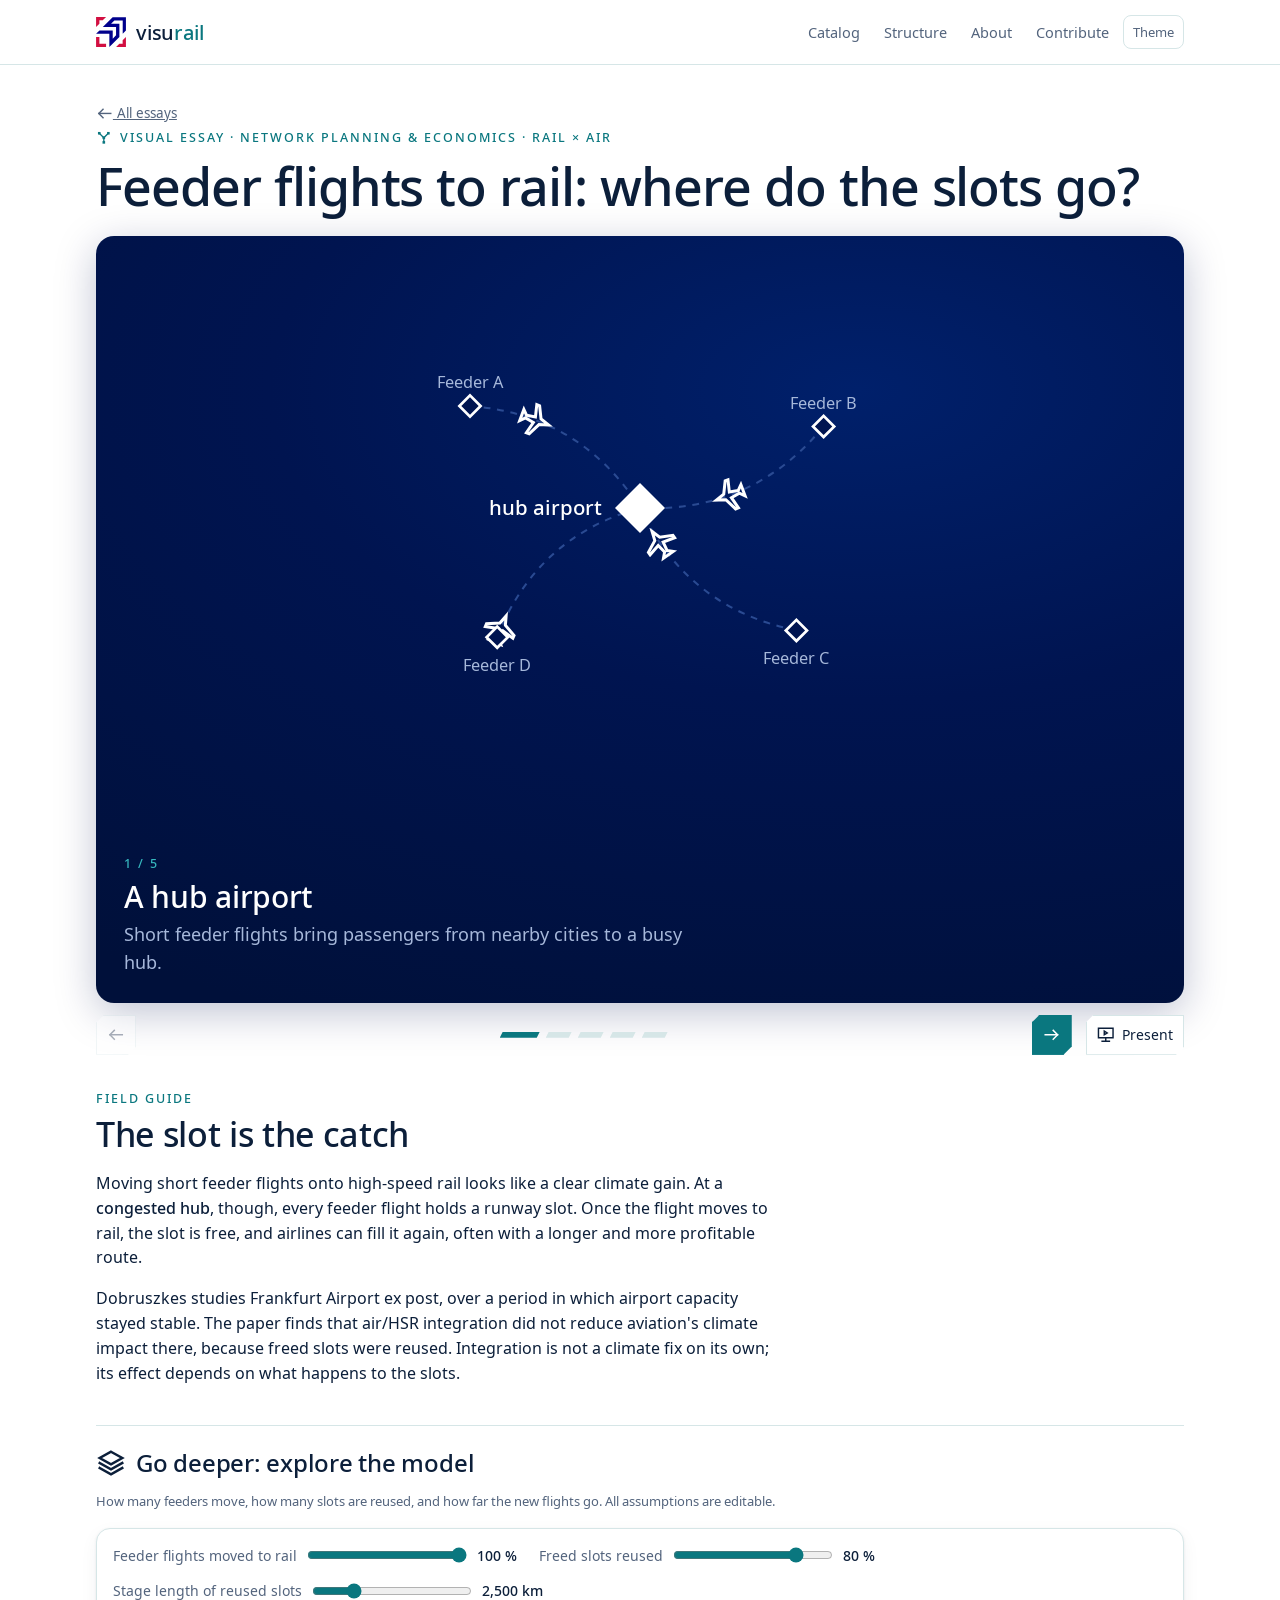
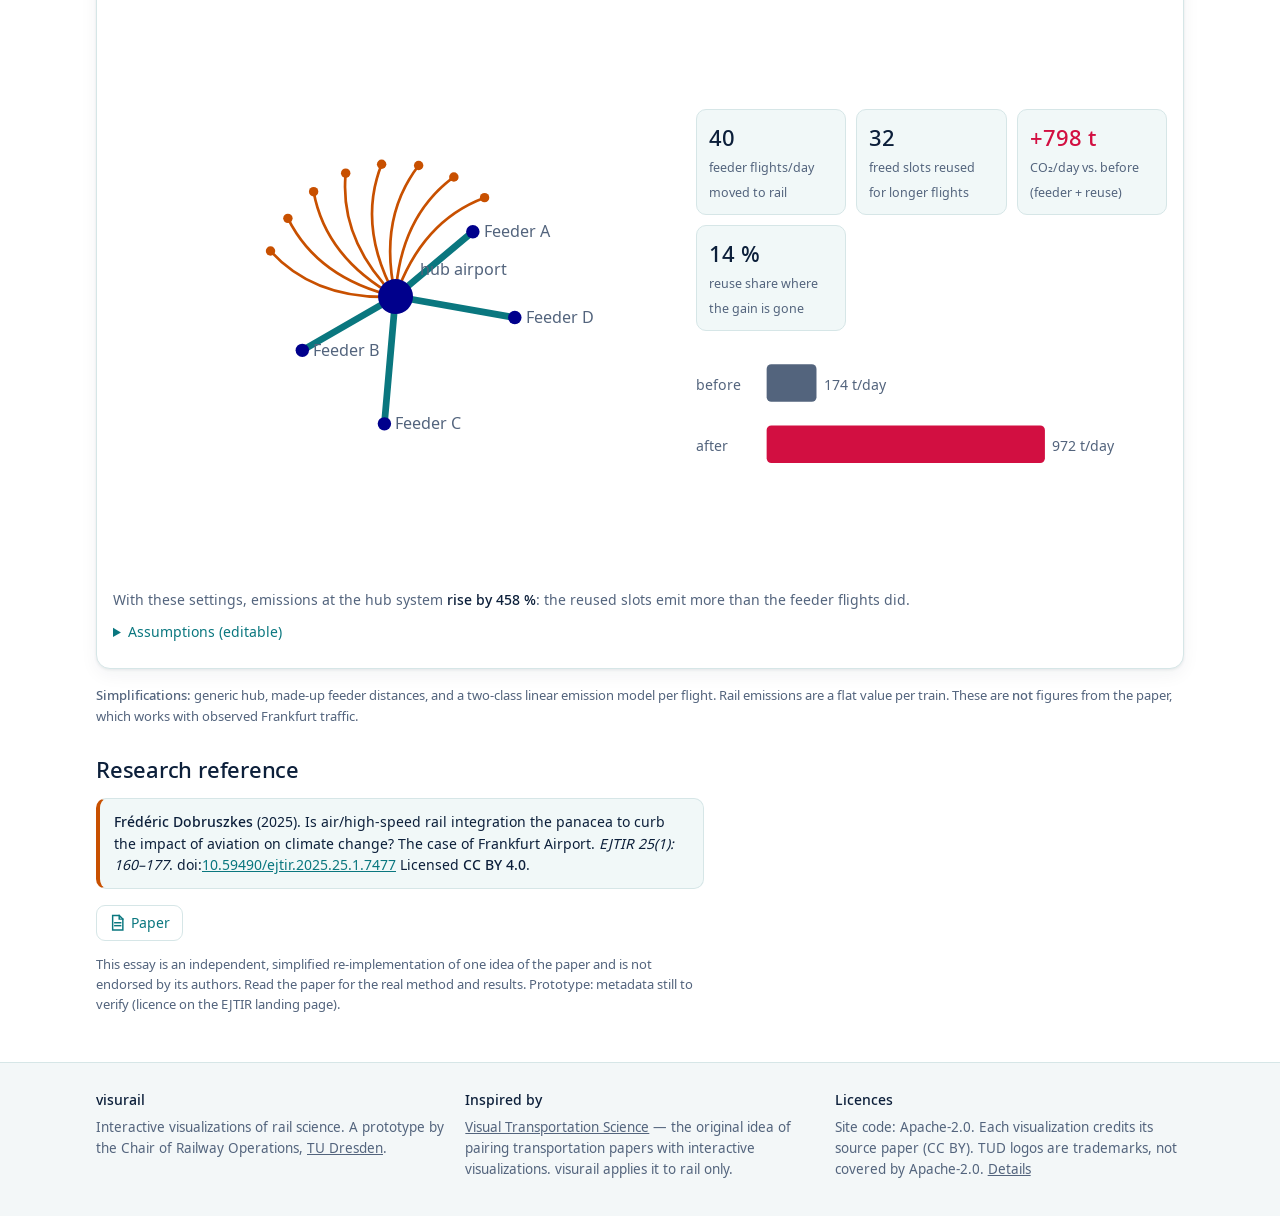
==== commit c30b4854: "Mobile first: portrait essay layouts, swipe, phone-sized controls - essay.js picks a 900x1120 portra" ====
--- a/viz/air-hsr-slot-reuse/index.html
+++ b/viz/air-hsr-slot-reuse/index.html
@@ -166,9 +166,16 @@
 /* ---- visual essay (toy numbers: 40 feeders of ~170 km, 80 % of slots reused at 1,200 km) ---- */
 (function () {
   const { svg, text, mover } = window.VR;
-  const HX = 800, HY = 400;
-  const FEED = [[-250, -150, "Feeder A"], [270, -120, "Feeder B"], [230, 180, "Feeder C"], [-210, 190, "Feeder D"]];
-  const LONG = [[-650, -300], [-680, -40], [-560, 280], [620, -320], [690, -60], [600, 300], [-200, -360], [180, -370]];
+  let HX = 800, HY = 400, FEED, LONG, P = false;
+  const FEED0 = [[-250, -150, "Feeder A"], [270, -120, "Feeder B"], [230, 180, "Feeder C"], [-210, 190, "Feeder D"]];
+  const LONG0 = [[-650, -300], [-680, -40], [-560, 280], [620, -320], [690, -60], [600, 300], [-200, -360], [180, -370]];
+  // portrait (phone): squeeze horizontally, stretch vertically
+  const setLayout = (api) => {
+    P = api.portrait; [HX, HY] = P ? [450, 470] : [800, 400];
+    const kx = P ? 0.62 : 1, ky = P ? 1.2 : 1;
+    FEED = FEED0.map(([dx, dy, n]) => [dx * (P ? 0.9 : 1), dy * (P ? 1.4 : 1), n]);
+    LONG = LONG0.map(([dx, dy]) => [dx * kx, dy * ky]);
+  };
   const plane = (parent, d, dur, begin = 0) => {
     const g = svg("g", {}, parent);
     const inner = svg("g", { transform: "rotate(90) scale(2.2) translate(-12 -12)", style: "color:#fff" }, g);
@@ -197,8 +204,9 @@
   }
   function slots(st, n, api, from) {
     const g = svg("g", { class: api.enter(from) }, st);
-    for (let i = 0; i < n; i++) svg("rect", { x: HX + 120 + (i % 4) * 34, y: HY - 22 + Math.floor(i / 4) * 34, width: 26, height: 26, fill: "var(--st-org)" }, g);
-    text(g, HX + 120, HY + 80, "freed runway slots", { class: "lbl" });
+    const sx = P ? HX - 70 : HX + 120, sy = P ? HY + 120 : HY - 22;
+    for (let i = 0; i < n; i++) svg("rect", { x: sx + (i % 4) * 34, y: sy + Math.floor(i / 4) * 34, width: 26, height: 26, fill: "var(--st-org)" }, g);
+    text(g, P ? HX : sx, sy + (P ? 112 : 102), "freed runway slots", { class: "lbl", "text-anchor": P ? "middle" : "start" });
   }
   const before = 176, after = 514;
   const steps = [
@@ -220,16 +228,21 @@
       } },
     { title: "The balance can tip", text: "In this toy example the longer flights emit almost three times what the feeders did. Dobruszkes (2025) finds the same direction at Frankfurt: integration alone did not cut aviation's climate impact.",
       draw(st, api) {
-        const g = svg("g", { class: api.enter(4) }, st), mx = 560, X = 420, w = (v) => (v / mx) * 900;
+        const g = svg("g", { class: api.enter(4) }, st), mx = 560, X = P ? 60 : 420, w = (v) => (v / mx) * (P ? 700 : 900);
         [["before", before, "var(--st-muted)"], ["after", after, "var(--st-org)"]].forEach(([t, v, c], i) => {
-          const y = 170 + i * 170;
-          text(g, X - 30, y + 70, t, { class: "lbl big", "text-anchor": "end" });
+          const y = P ? 200 + i * 260 : 170 + i * 170;
+          if (P) text(g, X, y - 22, `${t}: ${v} t CO₂ / day`, { class: "lbl big" });
+          else {
+            text(g, X - 30, y + 70, t, { class: "lbl big", "text-anchor": "end" });
+            text(g, X + w(v) + 50, y + 62, `${v} t CO₂ / day`, { class: "lbl big" });
+          }
           svg("path", { d: `M${X} ${y} H${X + w(v)} L${X + w(v) + 30} ${y + 50} L${X + w(v)} ${y + 100} H${X} Z`, fill: c }, g);
-          text(g, X + w(v) + 50, y + 62, `${v} t CO₂ / day`, { class: "lbl big" });
         });
-        text(g, X, 520, "toy numbers: 40 feeder flights moved, 80 % of slots reused for 1,200 km flights", { class: "lbl" });
+        if (P) { text(g, X, 780, "toy numbers: 40 feeder flights moved,", { class: "lbl" }); text(g, X, 820, "80 % of slots reused for 1,200 km flights", { class: "lbl" }); }
+        else text(g, X, 520, "toy numbers: 40 feeder flights moved, 80 % of slots reused for 1,200 km flights", { class: "lbl" });
       } },
   ];
+  steps.forEach((s) => { const d = s.draw; s.draw = (st, api) => { setLayout(api); d(st, api); }; });
   VR.essay({ mount: document.getElementById("essay"), steps });
 })();
 </script>
--- a/assets/css/visurail.css
+++ b/assets/css/visurail.css
@@ -319,4 +319,39 @@
 .tile .tn{margin-top:2px}
 .tile.empty{opacity:.55}
 .tile.iface{border-top-color:transparent}
-@media (max-width:700px){.essay .lbl{font-size:36px}.essay .lbl.big{font-size:42px}}
+
+/* ======================================================================
+   Mobile first: portrait stage on phones, sticky step bar, big tap targets
+   ====================================================================== */
+.essay.portrait .stage{aspect-ratio:900/1120}
+.essay.portrait .lbl{font-size:30px}
+.essay.portrait .lbl.big{font-size:38px}
+.essay .stage{touch-action:pan-y}
+@media (max-width:700px){
+  .essay{margin:12px -16px 8px}
+  .essay .stage-wrap{border-radius:0}
+  .essay .ebar{padding:8px 16px 0;margin-top:0}
+  .ebtn{height:46px;min-width:52px}
+  .essay .dots button{width:16px}
+  .essay .dots button[aria-selected="true"]{width:28px}
+  .ehead h1{font-size:30px}
+  .hero.dark{padding:40px 0 120px}
+  .hero-tracks{height:110px}
+  .nav a[href$="#structure"]{display:none}
+  .nav{gap:0}
+  .nav a{padding:6px 8px}
+  .featured .entry.big .body{padding:16px}
+  .controls{gap:12px}
+  .controls label{width:100%;justify-content:space-between}
+  .controls input[type=range]{flex:1;width:auto;max-width:none}
+  .seg-toggle{width:100%}
+  .seg-toggle button{flex:1;padding:10px 6px}
+  .panel{padding:12px;margin-left:-4px;margin-right:-4px}
+  /* explorer diagrams: readable labels on a narrow screen */
+  .viz .node text{font-size:30px}
+  #ts .lbl,#bars .lbl{font-size:30px}
+  #map .lbl{font-size:18px}
+}
+.essay.presenting.portrait .cap{position:static;max-width:none;background:none;border-left:0;padding:14px 20px}
+.essay.presenting.portrait .stage-wrap{height:100vh;justify-content:center}
+.essay.presenting.portrait .stage{width:100vw;max-height:72vh}
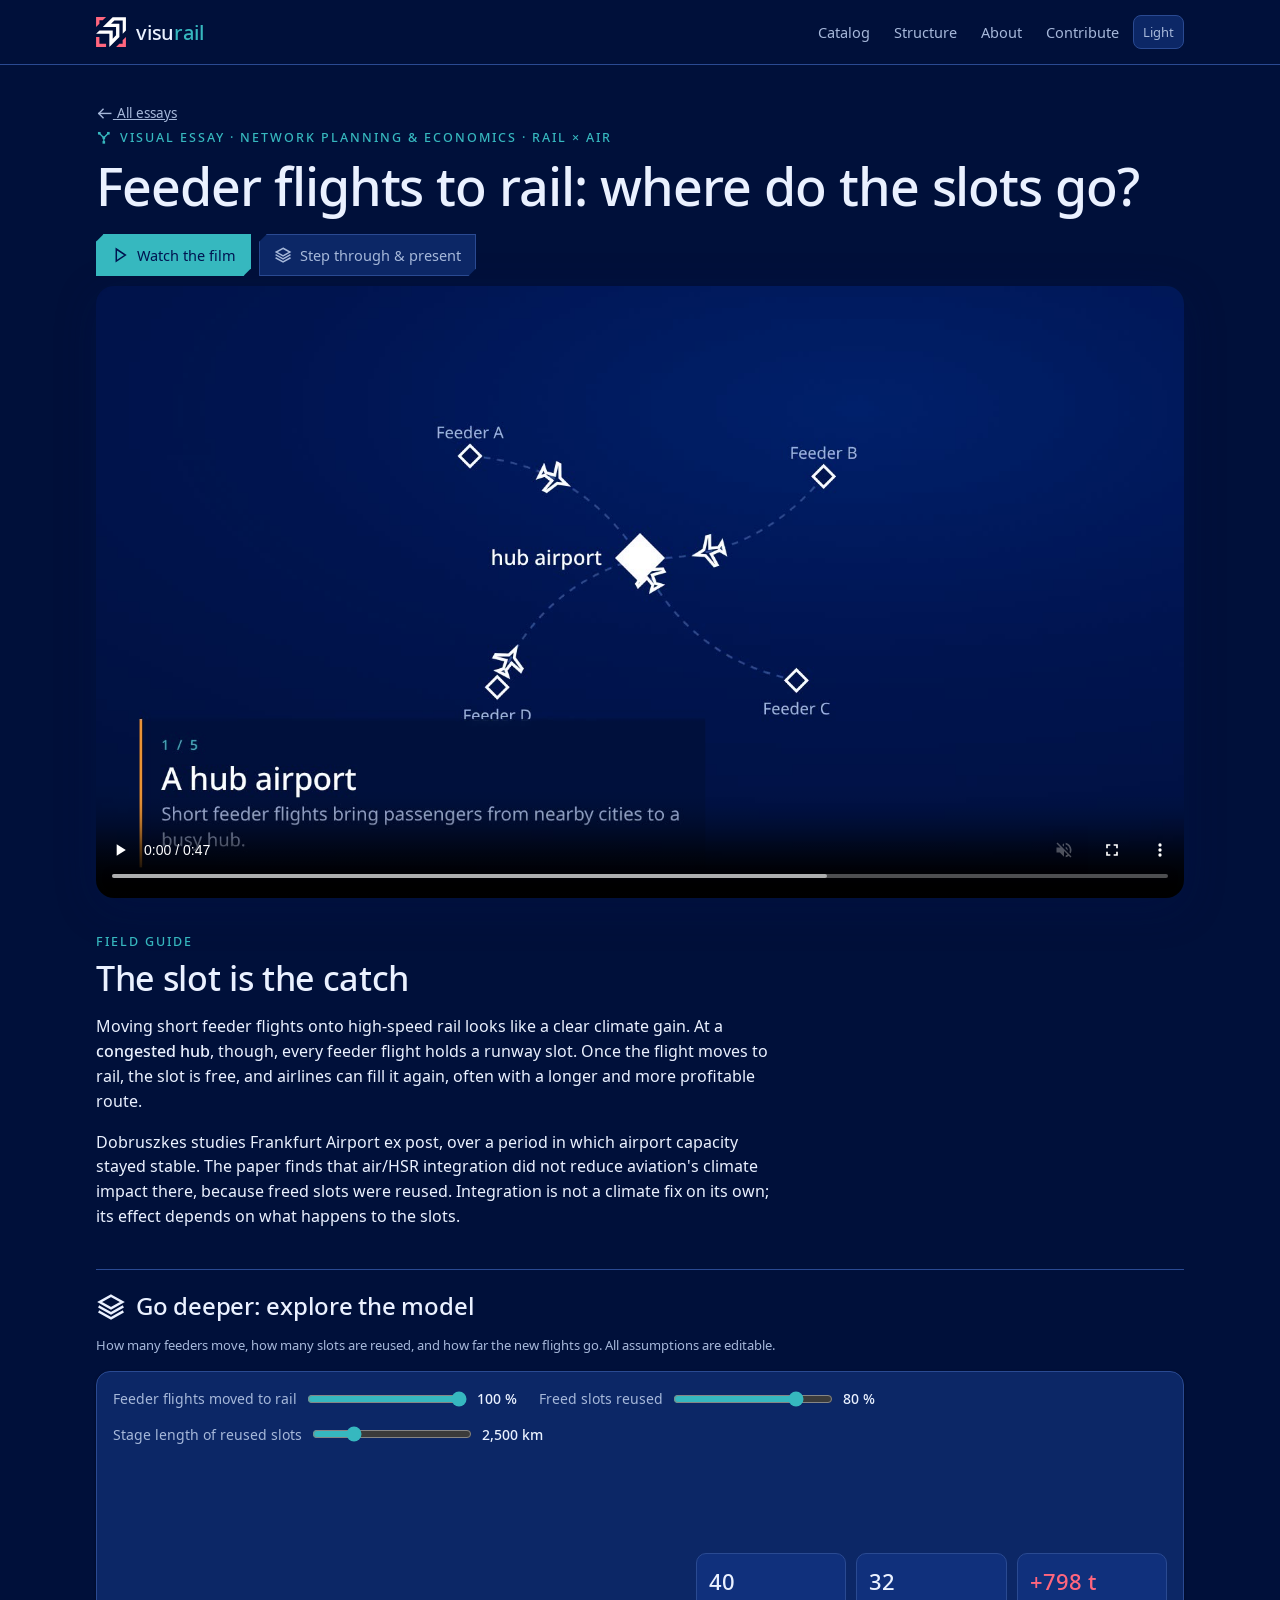
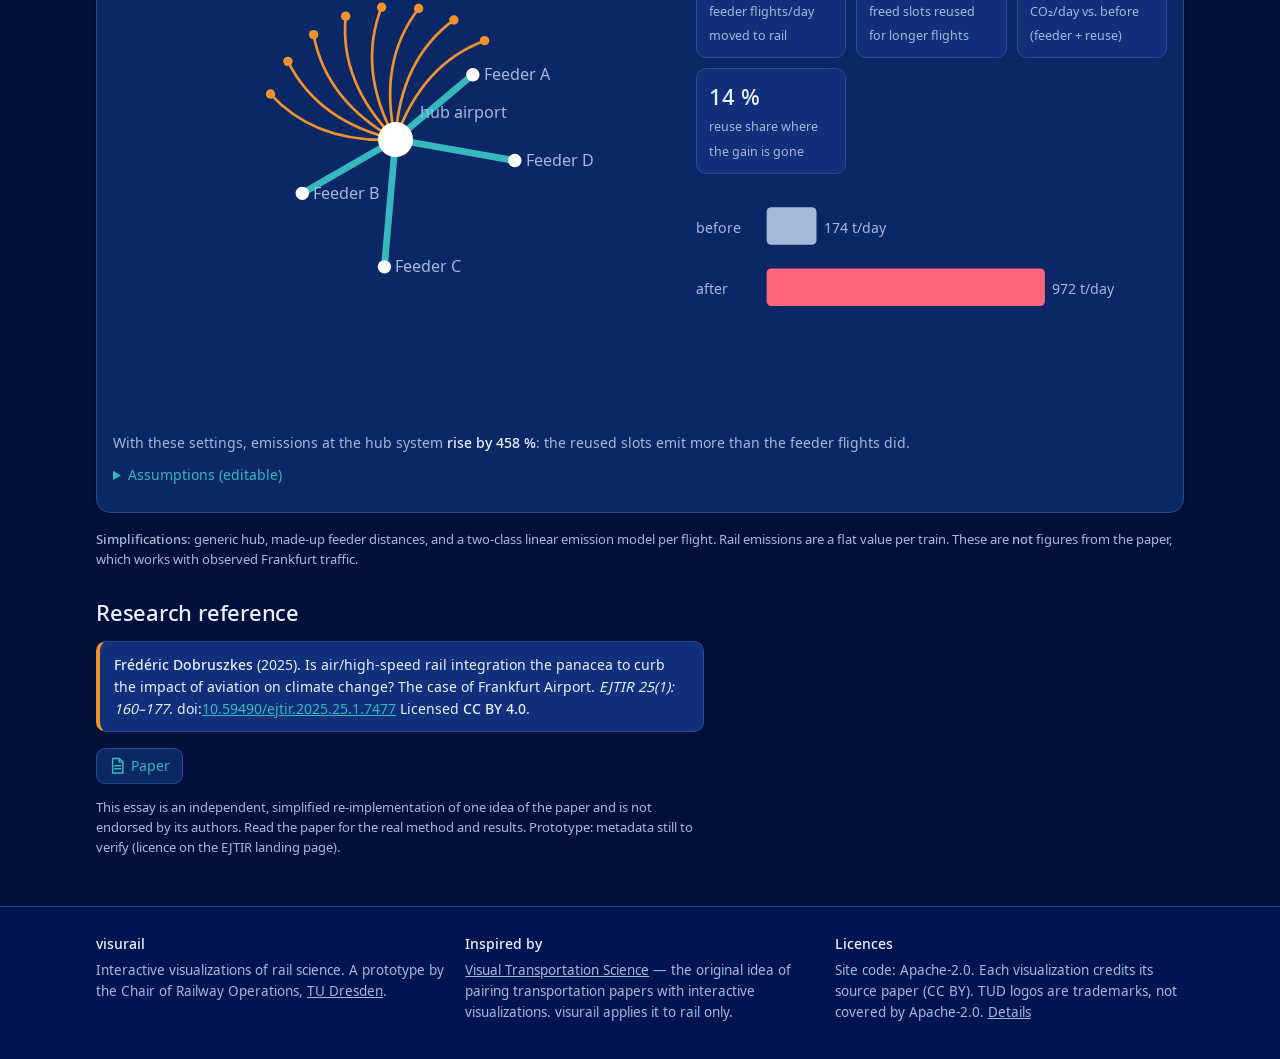
==== commit 23922c08: "Films of every essay; dark theme by default - essay.js film mode (?film): title card, all steps, end" ====
--- a/viz/air-hsr-slot-reuse/index.html
+++ b/viz/air-hsr-slot-reuse/index.html
@@ -1,9 +1,10 @@
 <!DOCTYPE html>
-<html lang="en">
+<html lang="en" data-theme="dark">
 <head>
 <meta charset="utf-8">
 <meta name="viewport" content="width=device-width, initial-scale=1, viewport-fit=cover">
-<meta name="color-scheme" content="light dark">
+<meta name="color-scheme" content="dark light">
+<meta name="theme-color" content="#00103a">
 <title>Feeder flights to rail — visurail</title>
 <link rel="icon" href="../../assets/brand/Bildmarke.svg" type="image/svg+xml">
 <link rel="stylesheet" href="../../assets/css/visurail.css">
--- a/assets/css/visurail.css
+++ b/assets/css/visurail.css
@@ -355,3 +355,51 @@
 .essay.presenting.portrait .cap{position:static;max-width:none;background:none;border-left:0;padding:14px 20px}
 .essay.presenting.portrait .stage-wrap{height:100vh;justify-content:center}
 .essay.presenting.portrait .stage{width:100vw;max-height:72vh}
+
+/* ---- film mode (recording) ---------------------------------------------- */
+html.filming body > *:not(main){display:none}
+html.filming main > *:not(#essay){display:none}
+html.filming, html.filming body{background:#00103a;overflow:hidden}
+.essay.film .ebar{display:none}
+.essay.film .stage{cursor:default}
+.film-card{position:absolute;inset:0;display:flex;flex-direction:column;justify-content:center;padding:0 8%;gap:18px;
+  background:radial-gradient(120% 90% at 70% 20%,#00206b 0%,#001450 45%,#00103a 100%);opacity:0;transition:opacity .5s;pointer-events:none;z-index:3}
+.film-card.on{opacity:1}
+.film-card .fk{color:#36b8bf;letter-spacing:.18em;text-transform:uppercase;font-size:clamp(14px,1.6vw,22px);font-weight:500}
+.film-card .ft{color:#fff;font-size:clamp(34px,5vw,76px);font-weight:500;line-height:1.08;letter-spacing:-.02em}
+.film-card .ft.sm{font-size:clamp(22px,2.6vw,40px)}
+.film-card .fs{color:#a6b8da;font-size:clamp(15px,1.5vw,24px);max-width:60ch}
+.film-card .fu{color:#f0922e;font-size:clamp(18px,1.8vw,28px);font-weight:500;margin-top:10px}
+
+/* ---- film player + mode switch on essay pages ------------------------------ */
+.modes{display:flex;gap:8px;margin:16px 0 10px;flex-wrap:wrap}
+.modes button{display:inline-flex;align-items:center;gap:8px;border:1px solid var(--line);background:var(--card);color:var(--muted);
+  font:inherit;font-size:14.5px;padding:9px 14px;cursor:pointer;
+  clip-path:polygon(8px 0,100% 0,100% calc(100% - 8px),calc(100% - 8px) 100%,0 100%,0 8px)}
+.modes button[aria-selected="true"]{background:var(--accent);border-color:var(--accent);color:var(--accent-ink)}
+.filmbox video{display:block;width:100%;aspect-ratio:16/9;background:#00103a;border-radius:18px;box-shadow:0 10px 40px rgba(0,20,80,.25)}
+.filmbox[data-fmt="9x16"] video{aspect-ratio:9/16;max-height:82vh;margin:0 auto;width:auto;max-width:100%}
+@media (max-width:700px){.filmbox{margin:0 -16px}.filmbox video{border-radius:0}.modes button{flex:1;justify-content:center;padding:11px 8px}}
+[hidden]{display:none !important}
+/* film typography: sized for the video frame (1600×900 or 720×1280), read on a phone */
+.essay.film .cap{max-width:52vw;padding:22px 28px}
+.essay.film .kick{font-size:20px}
+.essay.film .ct{font-size:46px}
+.essay.film .cx{font-size:27px;line-height:1.4}
+.essay.film.portrait .cap{max-width:none;padding:26px 40px}
+.essay.film.portrait .kick{font-size:24px}
+.essay.film.portrait .ct{font-size:52px;line-height:1.1}
+.essay.film.portrait .cx{font-size:32px}
+.essay.film.portrait .stage{max-height:62vh}
+.essay.film.portrait .film-card{padding:0 9%}
+.essay.film.portrait .film-card .fk{font-size:26px}
+.essay.film.portrait .film-card .ft{font-size:68px}
+.essay.film.portrait .film-card .ft.sm{font-size:44px}
+.essay.film.portrait .film-card .fs{font-size:30px}
+.essay.film.portrait .film-card .fu{font-size:36px}
+.essay.film .film-card .fk{font-size:24px}
+.essay.film .film-card .fs{font-size:26px}
+.essay.film .film-card .fu{font-size:32px}
+.essay.film.portrait .lbl{font-size:38px}
+.essay.film.portrait .lbl.big{font-size:44px}
+.essay.film.portrait .stage{max-height:66vh}
